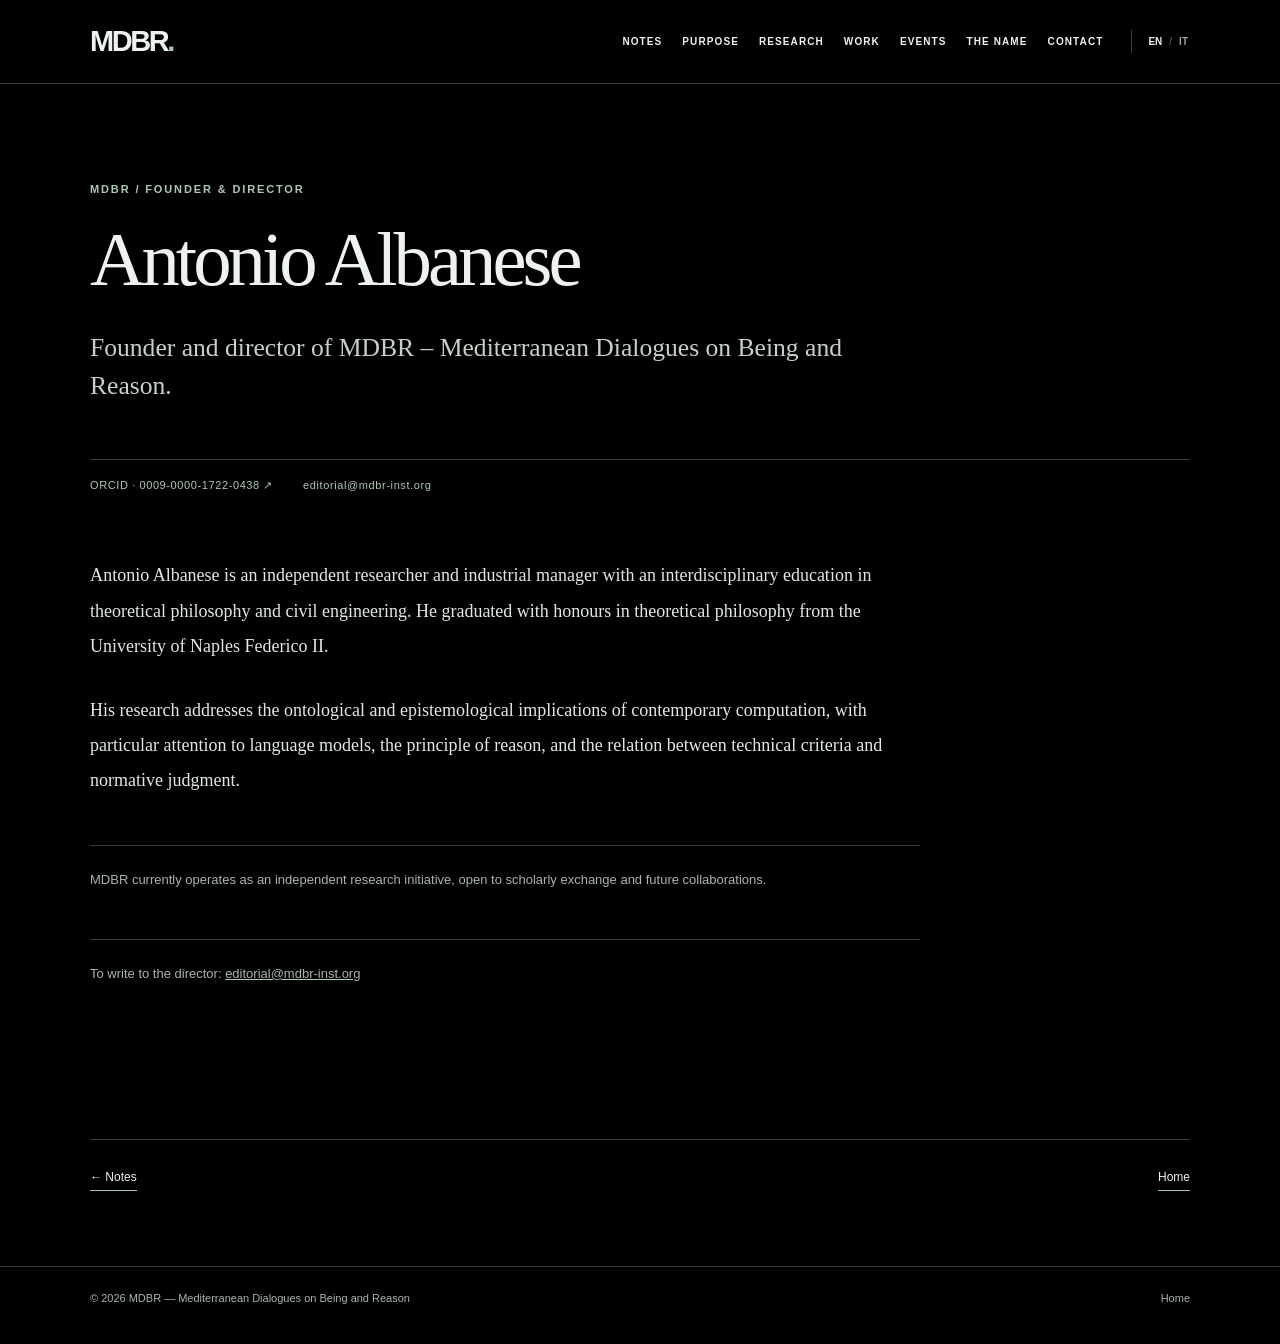
==== antonioalbanese/index.html @ 1cda35cf "Bio page /antonioalbanese/ (removed from homepage and nav), byline under notes, localized previews s" ====
<!doctype html><html lang="en"><head><meta charset="utf-8"><meta name="viewport" content="width=device-width,initial-scale=1"><meta name="theme-color" content="#000000"><meta name="description" content="Antonio Albanese, founder and director of MDBR – Mediterranean Dialogues on Being and Reason."><meta property="og:type" content="profile"><meta property="og:title" content="Antonio Albanese — MDBR"><meta property="og:description" content="Founder and director of MDBR – Mediterranean Dialogues on Being and Reason."><meta property="og:url" content="https://mdbr-inst.org/antonioalbanese/"><link rel="canonical" href="https://mdbr-inst.org/antonioalbanese/"><link rel="alternate" type="application/rss+xml" title="MDBR Notes RSS" href="/feed.xml"><link rel="icon" type="image/svg+xml" href="/favicon.svg"><link rel="stylesheet" href="/assets/notes.css"><title>Antonio Albanese — MDBR</title></head><body><header class="masthead"><div class="wrap masthead-inner">
  <a href="/" class="brand" aria-label="MDBR homepage">MDBR<span>.</span></a>
  <nav class="site-nav" id="site-nav" aria-label="Main navigation">
    <a href="/notes/" data-en="Notes" data-it="Note">Notes</a>
    <a href="/#purpose" data-en="Purpose" data-it="Finalità">Purpose</a>
    <a href="/#research" data-en="Research" data-it="Ricerca">Research</a>
    <a href="/#work" data-en="Work" data-it="Lavori">Work</a>
    <a href="/#events" data-en="Events" data-it="Eventi">Events</a>
    <a href="/#name" data-en="The name" data-it="Il nome">The name</a>
    <a href="/#contact" data-en="Contact" data-it="Contatti">Contact</a>
  </nav>
  <div class="nav-tools"><div class="language" aria-label="Language selection">
    <button type="button" id="lang-en" aria-pressed="true" aria-label="English language">EN</button><span class="slash">/</span><button type="button" id="lang-it" aria-pressed="false" aria-label="Lingua italiana">IT</button>
  </div><button id="menu-toggle" class="menu-toggle" type="button" aria-controls="site-nav" aria-expanded="false" data-en="Menu" data-it="Menu">Menu</button></div>
</div></header>
<main><div class="wrap">
<div class="note-header"><span class="eyebrow" data-en="MDBR / Founder &amp; Director" data-it="MDBR / Fondatore e direttore">MDBR / Founder &amp; Director</span><h1>Antonio Albanese</h1>
<p class="note-intro" data-en="Founder and director of MDBR – Mediterranean Dialogues on Being and Reason." data-it="Fondatore e direttore di MDBR – Mediterranean Dialogues on Being and Reason.">Founder and director of MDBR – Mediterranean Dialogues on Being and Reason.</p></div>
<div class="article-meta"><a href="https://orcid.org/0009-0000-1722-0438" target="_blank" rel="noopener noreferrer">ORCID · 0009-0000-1722-0438 ↗</a><a href="mailto:editorial@mdbr-inst.org">editorial@mdbr-inst.org</a></div>
<article class="article">
<p data-en="Antonio Albanese is an independent researcher and industrial manager with an interdisciplinary education in theoretical philosophy and civil engineering. He graduated with honours in theoretical philosophy from the University of Naples Federico II." data-it="Antonio Albanese è un ricercatore indipendente e manager industriale con una formazione interdisciplinare in filosofia teoretica e ingegneria civile. Si è laureato con lode in filosofia teoretica presso l'Università degli Studi di Napoli Federico II.">Antonio Albanese is an independent researcher and industrial manager with an interdisciplinary education in theoretical philosophy and civil engineering. He graduated with honours in theoretical philosophy from the University of Naples Federico II.</p>
<p data-en="His research addresses the ontological and epistemological implications of contemporary computation, with particular attention to language models, the principle of reason, and the relation between technical criteria and normative judgment." data-it="La sua ricerca affronta le implicazioni ontologiche ed epistemologiche del calcolo contemporaneo, con particolare attenzione ai modelli linguistici, al principio di ragione e alla relazione fra criteri tecnici e giudizio normativo.">His research addresses the ontological and epistemological implications of contemporary computation, with particular attention to language models, the principle of reason, and the relation between technical criteria and normative judgment.</p>
<p class="article-note" data-en="MDBR currently operates as an independent research initiative, open to scholarly exchange and future collaborations." data-it="MDBR opera attualmente come iniziativa di ricerca indipendente, aperta al confronto scientifico e a future collaborazioni.">MDBR currently operates as an independent research initiative, open to scholarly exchange and future collaborations.</p>
<p class="article-note"><span data-en="To write to the director:" data-it="Per scrivere al direttore:">To write to the director:</span> <a href="mailto:editorial@mdbr-inst.org">editorial@mdbr-inst.org</a></p>
</article>
<nav class="end-nav" aria-label="Next links"><a href="/notes/" data-en="← Notes" data-it="← Note">← Notes</a><a href="/" data-en="Home" data-it="Inizio">Home</a></nav>
</div></main><footer><div class="wrap"><span>© 2026 MDBR — Mediterranean Dialogues on Being and Reason</span><a href="/" data-en="Home" data-it="Inizio">Home</a></div></footer><script>
(() => {
  const en=document.getElementById('lang-en'),it=document.getElementById('lang-it');
  const setLanguage=(lang)=>{
    document.documentElement.lang=lang;
    document.querySelectorAll('[data-en][data-it]').forEach(el=>{el.textContent=el.dataset[lang]});
    en.setAttribute('aria-pressed',String(lang==='en'));
    it.setAttribute('aria-pressed',String(lang==='it'));
    try{localStorage.setItem('mdbr-language',lang)}catch(_){}
  };
  let stored='en';try{stored=localStorage.getItem('mdbr-language')||'en'}catch(_){}
  setLanguage(stored==='it'?'it':'en');
  en.addEventListener('click',()=>setLanguage('en'));
  it.addEventListener('click',()=>setLanguage('it'));
  const toggle=document.getElementById('menu-toggle'),nav=document.getElementById('site-nav');
  toggle.addEventListener('click',()=>{
    const open=toggle.getAttribute('aria-expanded')!=='true';
    toggle.setAttribute('aria-expanded',String(open));
    nav.classList.toggle('is-open',open);
  });
  nav.querySelectorAll('a').forEach(a=>a.addEventListener('click',()=>{nav.classList.remove('is-open');toggle.setAttribute('aria-expanded','false')}));
  document.addEventListener('keydown',e=>{if(e.key==='Escape'){nav.classList.remove('is-open');toggle.setAttribute('aria-expanded','false')}});
})();
</script></body></html>
---- assets/notes.css ----
:root{color-scheme:dark;--paper:#000;--surface:#101611;--ink:#edf2ee;--muted:#a7b4aa;--line:#343d36;--accent:#aac9b5;--max:1100px}
*{box-sizing:border-box}html{scroll-behavior:smooth;scroll-padding-top:100px}body{margin:0;background:var(--paper);color:var(--ink);font-family:Arial,Helvetica,sans-serif;-webkit-font-smoothing:antialiased}
a{color:inherit;text-decoration:none}a:hover{color:var(--accent)}a:focus-visible,button:focus-visible{outline:2px solid var(--accent);outline-offset:4px}button{font:inherit;cursor:pointer}p,h1,h2{margin-top:0}
.wrap{width:min(calc(100% - 72px),var(--max));margin-inline:auto}.masthead{position:sticky;z-index:20;top:0;background:rgba(0,0,0,.97);border-bottom:1px solid var(--line)}
.masthead-inner{min-height:83px;display:flex;align-items:center;gap:28px;justify-content:space-between}.brand{font-size:29px;line-height:1;letter-spacing:-.085em;font-weight:800;white-space:nowrap}.brand span{color:var(--accent)}
.site-nav{display:flex;align-items:center;gap:20px;margin-left:auto}.site-nav a{font-size:10px;font-weight:700;letter-spacing:.11em;text-transform:uppercase;white-space:nowrap}
.nav-tools{display:flex;align-items:center;gap:12px}.language{display:flex;align-items:center;gap:5px;padding-left:14px;border-left:1px solid var(--line)}.language button{border:0;background:transparent;color:#92a99a;font-size:10px;font-weight:700;padding:6px 2px}.language button[aria-pressed=true]{color:var(--ink)}.slash{color:#637367;font-size:10px}
.menu-toggle{display:none;background:none;border:1px solid var(--line);color:var(--ink);border-radius:3px;padding:8px 13px;font-size:11px;letter-spacing:.11em;text-transform:uppercase;font-weight:700}
.eyebrow{font-size:11px;letter-spacing:.17em;color:var(--accent);text-transform:uppercase;font-weight:700}.small-label{font-size:10px;letter-spacing:.15em;text-transform:uppercase;color:var(--muted)}
.lead{padding:95px 0 75px}.lead h1{font:400 clamp(63px,8vw,110px)/.98 Georgia,'Times New Roman',serif;letter-spacing:-.065em;margin:22px 0 28px}.lead h1 em{font-weight:400;color:var(--accent)}.lead p{font:400 clamp(20px,2.2vw,27px)/1.46 Georgia,serif;max-width:740px;color:#c5d0c7}
.subnav{border-top:1px solid var(--line);border-bottom:1px solid var(--line);padding:16px 0;display:flex;align-items:center;justify-content:space-between;gap:20px}.subnav a{font-size:11px;font-weight:700;letter-spacing:.08em;text-transform:uppercase;border-bottom:1px solid var(--accent);padding-bottom:5px}
.note-list{padding:52px 0 110px}.note-card{display:grid;grid-template-columns:230px 1fr;gap:clamp(32px,7vw,95px);border-top:1px solid var(--line);padding:39px 0}.note-meta{color:var(--muted);font-size:11px;line-height:1.9;letter-spacing:.04em}.note-meta span{display:block;color:var(--accent);font-weight:700;font-size:10px;letter-spacing:.12em;text-transform:uppercase}
.note-card h2{font:400 clamp(33px,4.5vw,55px)/1.14 Georgia,serif;letter-spacing:-.045em;margin:0 0 21px}.note-card p{font:16px/1.83 Arial,Helvetica,sans-serif;color:#cad5cc;max-width:680px;margin-bottom:22px}.read-link{font-size:11px;font-weight:700;letter-spacing:.12em;text-transform:uppercase;border-bottom:1px solid var(--accent);padding-bottom:8px}
.note-header{padding:95px 0 54px}.note-header h1{font:400 clamp(46px,6vw,81px)/1.09 Georgia,serif;letter-spacing:-.052em;max-width:1030px;margin:21px 0 27px}.note-intro{font:400 clamp(19px,2vw,26px)/1.5 Georgia,serif;color:#c5d0c7;max-width:760px;margin:0}
.article-meta{border-top:1px solid var(--line);padding:19px 0;display:flex;flex-wrap:wrap;gap:12px 30px;color:var(--muted);font-size:11px;letter-spacing:.055em}
.article{padding:47px 0 125px;max-width:830px}.article p{font:18px/1.95 Georgia,'Times New Roman',serif;color:#e0e8e1;margin:0 0 29px}.article p:first-child:first-letter{font-size:1.01em}.article em{color:var(--ink)}.article .article-question{font:italic 400 clamp(25px,3.2vw,39px)/1.42 Georgia,serif;color:var(--accent);margin:53px 0;padding-left:24px;border-left:2px solid var(--accent)}.article .article-note{border-top:1px solid var(--line);padding-top:22px;font:13px/1.8 Arial,Helvetica,sans-serif;color:var(--muted);margin-top:47px}.article .article-note a{text-decoration:underline;text-decoration-color:var(--accent)}
html[lang=en] .only-it,html[lang=it] .only-en{display:none}
.end-nav{border-top:1px solid var(--line);padding:30px 0 75px;display:flex;gap:30px;justify-content:space-between}.end-nav a{font-size:12px;border-bottom:1px solid var(--accent);padding-bottom:6px}
footer{border-top:1px solid var(--line);padding:25px 0 40px;color:var(--muted);font-size:11px}footer .wrap{display:flex;flex-wrap:wrap;justify-content:space-between;gap:20px}
@media(max-width:1040px){.masthead-inner{min-height:70px}.site-nav{display:none;position:absolute;top:100%;left:0;width:100%;background:#090e0a;border-bottom:1px solid var(--line);box-shadow:0 14px 24px rgba(0,0,0,.5);padding:19px max(24px,calc((100vw - 760px)/2));flex-direction:column;align-items:flex-start;gap:0;max-height:calc(100vh - 80px);overflow-y:auto}.site-nav.is-open{display:flex}.site-nav a{width:100%;font-size:12px;padding:13px 0;border-bottom:1px solid #29332b}.menu-toggle{display:block}.nav-tools{margin-left:auto}}
@media(max-width:640px){.wrap{width:calc(100% - 36px)}.lead{padding:63px 0 50px}.lead h1{font-size:62px}.note-card{grid-template-columns:1fr;gap:11px}.note-list{padding:27px 0 70px}.note-header{padding:63px 0 39px}.article{padding:34px 0 90px}.article p{font-size:17px;line-height:1.85}.article-meta{gap:8px 20px}.brand{font-size:27px}}
.subscribe{display:grid;grid-template-columns:230px 1fr;gap:clamp(32px,7vw,95px);padding:52px 0 8px}.subscribe h2{font:400 clamp(28px,3.4vw,42px)/1.15 Georgia,serif;letter-spacing:-.04em;margin:0 0 14px}.subscribe-copy{font:16px/1.8 Arial,Helvetica,sans-serif;color:#cad5cc;max-width:620px;margin:0 0 24px}
.subscribe-form{display:flex;gap:12px;max-width:620px;flex-wrap:wrap}.subscribe-form input[type=email]{flex:1 1 260px;background:transparent;border:0;border-bottom:1px solid var(--line);color:var(--ink);font:16px Arial,Helvetica,sans-serif;padding:12px 2px;border-radius:0}.subscribe-form input[type=email]::placeholder{color:#7d8c81}.subscribe-form input[type=email]:focus{outline:none;border-bottom-color:var(--accent)}
.subscribe-form button{background:var(--ink);color:#000;border:0;border-radius:2px;padding:12px 22px;font-size:11px;font-weight:700;letter-spacing:.12em;text-transform:uppercase}.subscribe-form button:hover{background:var(--accent)}.subscribe-form button[disabled]{opacity:.6;cursor:wait}
.subscribe-legal{font:12px/1.7 Arial,Helvetica,sans-serif;color:var(--muted);max-width:620px;margin:16px 0 0}.subscribe-legal a{text-decoration:underline;text-decoration-color:var(--accent)}.subscribe-status{font:14px/1.7 Arial,Helvetica,sans-serif;color:var(--accent);min-height:1.7em;margin:12px 0 0}.subscribe-status.is-error{color:#e3a99c}
.hp{position:absolute!important;left:-9999px!important;width:1px;height:1px;overflow:hidden}
.legal{padding:0 0 110px;max-width:760px}.legal h2{font:400 26px/1.3 Georgia,serif;letter-spacing:-.02em;margin:40px 0 12px}.legal p,.legal li{font:16px/1.85 Arial,Helvetica,sans-serif;color:#d3ddd5}.legal a{text-decoration:underline;text-decoration-color:var(--accent)}
@media(max-width:640px){.subscribe{grid-template-columns:1fr;gap:11px;padding:36px 0 0}}
.article .article-quote{margin:47px 0;padding:30px 0 30px 24px;border-left:2px solid var(--accent)}.article .article-quote .greek{font:400 clamp(19px,2vw,23px)/1.75 Georgia,'Times New Roman',serif;color:var(--ink);margin:0 0 20px}.article .article-quote .paraphrase{font:italic 400 clamp(20px,2.2vw,26px)/1.6 Georgia,serif;color:var(--accent);margin:0 0 16px}.article .article-quote cite{display:block;font:normal 12px/1.7 Arial,Helvetica,sans-serif;color:var(--muted);letter-spacing:.03em}
.article .note-follow{border-top:1px solid var(--line);margin-top:30px;padding-top:22px}.article .note-follow p{font:14px/1.8 Arial,Helvetica,sans-serif;color:#cad5cc;margin:0}.article .note-follow a{border-bottom:1px solid var(--accent)}
.note-figure{margin:0 0 10px;padding-top:34px;max-width:1100px}.note-figure img{display:block;width:100%;height:auto;border:1px solid var(--line)}.note-figure figcaption{font:12px/1.7 Arial,Helvetica,sans-serif;color:var(--muted);margin-top:12px;letter-spacing:.03em}
.share{display:flex;flex-wrap:wrap;align-items:center;gap:12px;border-top:1px solid var(--line);margin-top:30px;padding-top:22px}.share-label{display:inline-flex;align-items:center;gap:9px;color:var(--accent);font:700 10px/1 Arial,Helvetica,sans-serif;letter-spacing:.12em;text-transform:uppercase;margin-right:8px}.share-label .ico{width:15px;height:15px}.share a,.share button{display:inline-flex;align-items:center;justify-content:center;width:44px;height:44px;border:1px solid var(--line);border-radius:50%;background:none;color:#fff;cursor:pointer;padding:0;transition:border-color .2s,color .2s}.share a:hover,.share button:hover,.share a:focus-visible,.share button:focus-visible{border-color:var(--accent);color:var(--accent)}.share .ico{width:18px;height:18px;display:block}.share .share-native{border-color:var(--accent);color:var(--accent)}.sr{position:absolute;width:1px;height:1px;overflow:hidden;clip:rect(0 0 0 0);white-space:nowrap}.share-status{flex-basis:100%;color:var(--muted);font:12px/1.6 Arial,Helvetica,sans-serif;min-height:1em}
.note-thumb{display:block;margin-top:18px;max-width:230px}.note-thumb img{display:block;width:100%;height:auto;border:1px solid var(--line)}.subnav a+a{margin-left:22px}
.note-list+.subscribe{margin-bottom:110px}
.article .note-byline{font:13px/1.8 Arial,Helvetica,sans-serif;color:var(--muted);margin:30px 0 0}.article .note-byline a{color:var(--accent);border-bottom:1px solid var(--accent)}.article-meta a{color:var(--accent)}
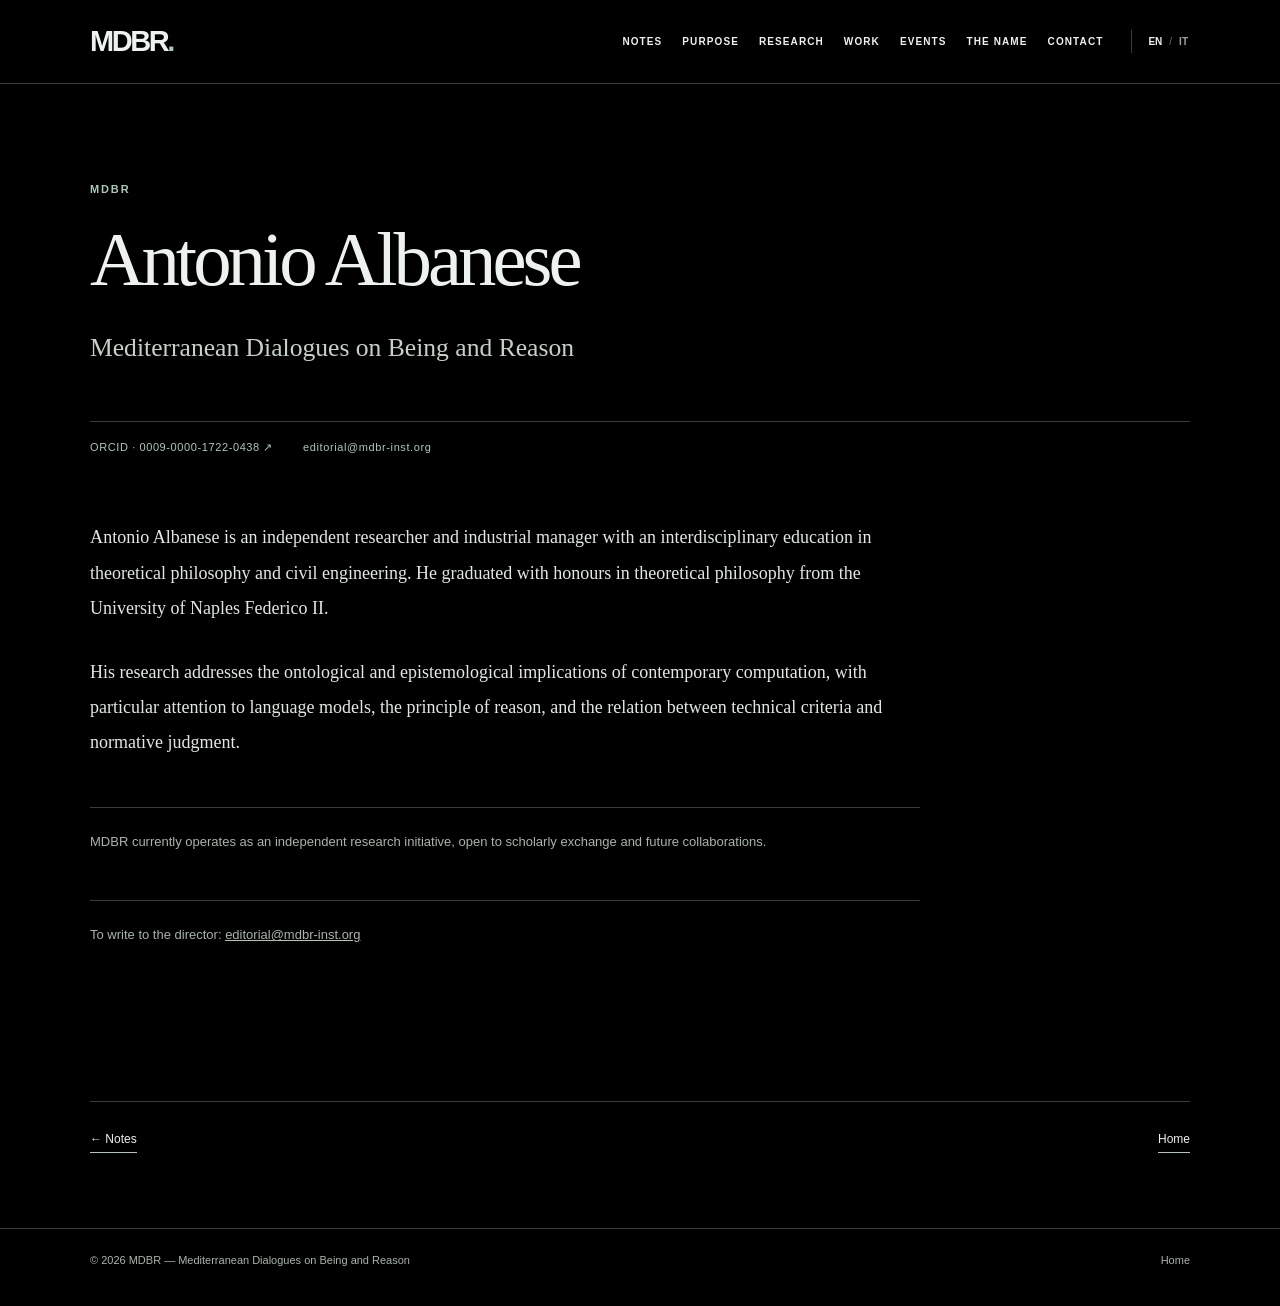
==== commit 4b88ed03: "Byline: clickable name; bio subtitle simplified Co-Authored-By: Claude Opus 5.5 <noreply@anthropic.c" ====
--- a/antonioalbanese/index.html
+++ b/antonioalbanese/index.html
@@ -1,4 +1,4 @@
-<!doctype html><html lang="en"><head><meta charset="utf-8"><meta name="viewport" content="width=device-width,initial-scale=1"><meta name="theme-color" content="#000000"><meta name="description" content="Antonio Albanese, founder and director of MDBR – Mediterranean Dialogues on Being and Reason."><meta property="og:type" content="profile"><meta property="og:title" content="Antonio Albanese — MDBR"><meta property="og:description" content="Founder and director of MDBR – Mediterranean Dialogues on Being and Reason."><meta property="og:url" content="https://mdbr-inst.org/antonioalbanese/"><link rel="canonical" href="https://mdbr-inst.org/antonioalbanese/"><link rel="alternate" type="application/rss+xml" title="MDBR Notes RSS" href="/feed.xml"><link rel="icon" type="image/svg+xml" href="/favicon.svg"><link rel="stylesheet" href="/assets/notes.css"><title>Antonio Albanese — MDBR</title></head><body><header class="masthead"><div class="wrap masthead-inner">
+<!doctype html><html lang="en"><head><meta charset="utf-8"><meta name="viewport" content="width=device-width,initial-scale=1"><meta name="theme-color" content="#000000"><meta name="description" content="Antonio Albanese — MDBR – Mediterranean Dialogues on Being and Reason."><meta property="og:type" content="profile"><meta property="og:title" content="Antonio Albanese — MDBR"><meta property="og:description" content="MDBR – Mediterranean Dialogues on Being and Reason."><meta property="og:url" content="https://mdbr-inst.org/antonioalbanese/"><link rel="canonical" href="https://mdbr-inst.org/antonioalbanese/"><link rel="alternate" type="application/rss+xml" title="MDBR Notes RSS" href="/feed.xml"><link rel="icon" type="image/svg+xml" href="/favicon.svg"><link rel="stylesheet" href="/assets/notes.css"><title>Antonio Albanese — MDBR</title></head><body><header class="masthead"><div class="wrap masthead-inner">
   <a href="/" class="brand" aria-label="MDBR homepage">MDBR<span>.</span></a>
   <nav class="site-nav" id="site-nav" aria-label="Main navigation">
     <a href="/notes/" data-en="Notes" data-it="Note">Notes</a>
@@ -14,8 +14,8 @@
   </div><button id="menu-toggle" class="menu-toggle" type="button" aria-controls="site-nav" aria-expanded="false" data-en="Menu" data-it="Menu">Menu</button></div>
 </div></header>
 <main><div class="wrap">
-<div class="note-header"><span class="eyebrow" data-en="MDBR / Founder &amp; Director" data-it="MDBR / Fondatore e direttore">MDBR / Founder &amp; Director</span><h1>Antonio Albanese</h1>
-<p class="note-intro" data-en="Founder and director of MDBR – Mediterranean Dialogues on Being and Reason." data-it="Fondatore e direttore di MDBR – Mediterranean Dialogues on Being and Reason.">Founder and director of MDBR – Mediterranean Dialogues on Being and Reason.</p></div>
+<div class="note-header"><span class="eyebrow">MDBR</span><h1>Antonio Albanese</h1>
+<p class="note-intro">Mediterranean Dialogues on Being and Reason</p></div>
 <div class="article-meta"><a href="https://orcid.org/0009-0000-1722-0438" target="_blank" rel="noopener noreferrer">ORCID · 0009-0000-1722-0438 ↗</a><a href="mailto:editorial@mdbr-inst.org">editorial@mdbr-inst.org</a></div>
 <article class="article">
 <p data-en="Antonio Albanese is an independent researcher and industrial manager with an interdisciplinary education in theoretical philosophy and civil engineering. He graduated with honours in theoretical philosophy from the University of Naples Federico II." data-it="Antonio Albanese è un ricercatore indipendente e manager industriale con una formazione interdisciplinare in filosofia teoretica e ingegneria civile. Si è laureato con lode in filosofia teoretica presso l'Università degli Studi di Napoli Federico II.">Antonio Albanese is an independent researcher and industrial manager with an interdisciplinary education in theoretical philosophy and civil engineering. He graduated with honours in theoretical philosophy from the University of Naples Federico II.</p>
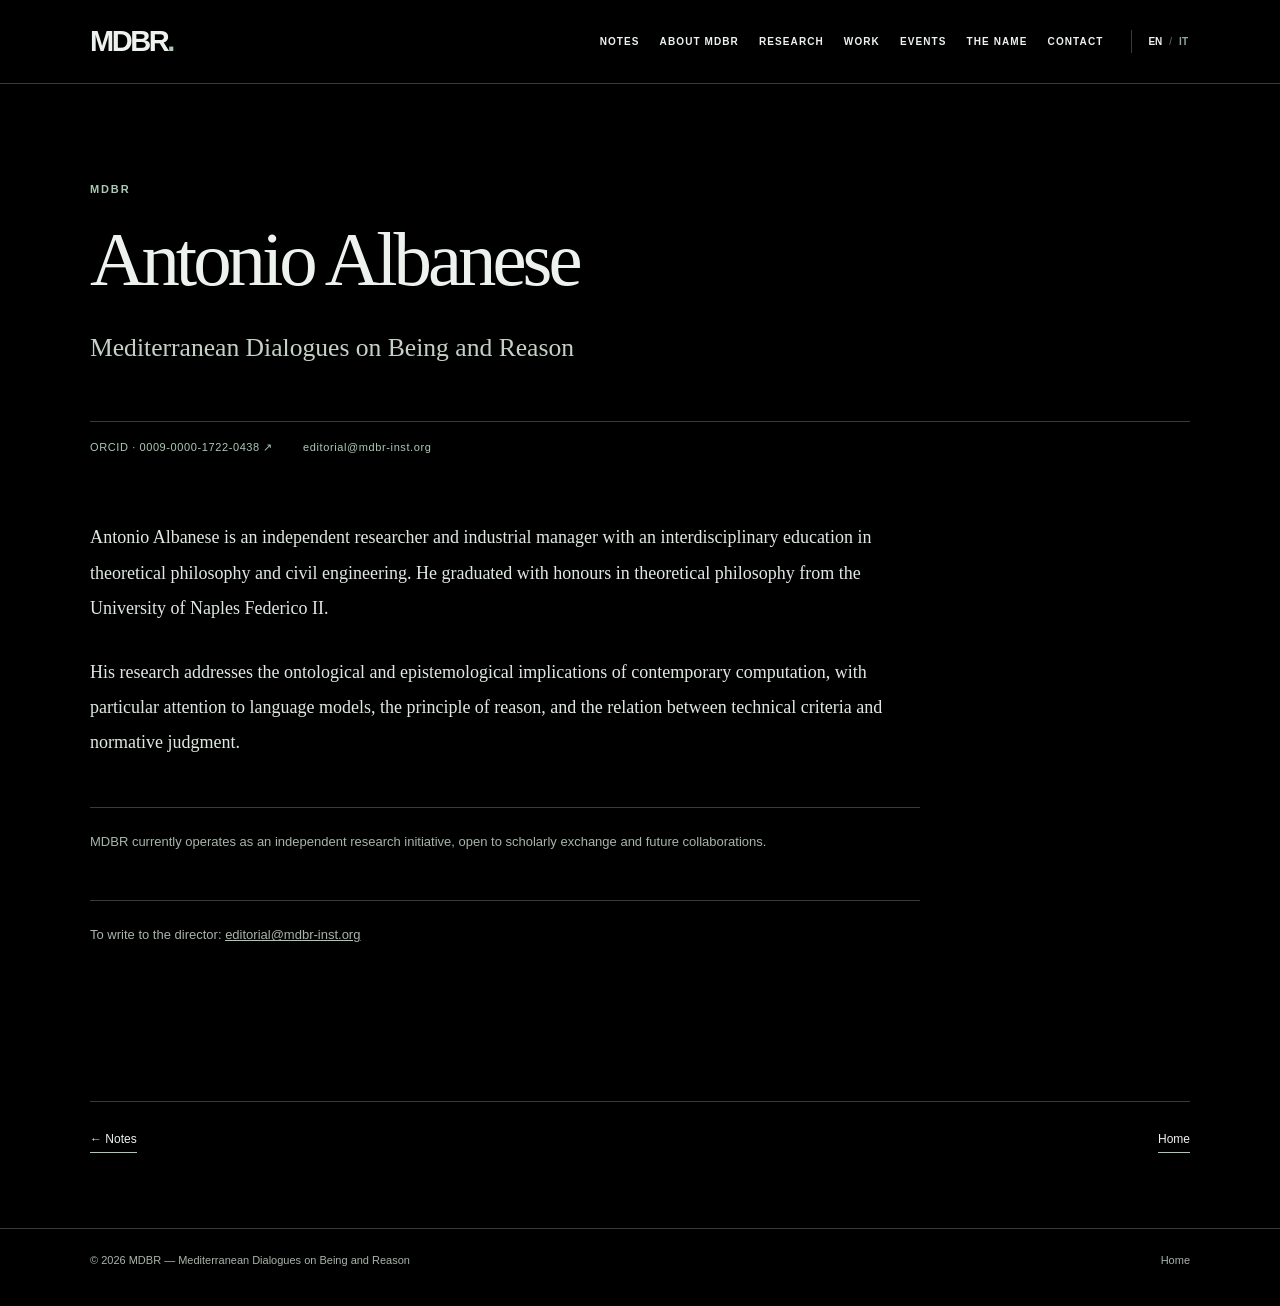
==== commit 90fbf864: "Rename Purpose section to About MDBR / Cos'è MDBR; drop founder mention Co-Authored-By: Claude Opus " ====
--- a/antonioalbanese/index.html
+++ b/antonioalbanese/index.html
@@ -2,7 +2,7 @@
   <a href="/" class="brand" aria-label="MDBR homepage">MDBR<span>.</span></a>
   <nav class="site-nav" id="site-nav" aria-label="Main navigation">
     <a href="/notes/" data-en="Notes" data-it="Note">Notes</a>
-    <a href="/#purpose" data-en="Purpose" data-it="Finalità">Purpose</a>
+    <a href="/#purpose" data-en="About MDBR" data-it="Cos’è MDBR">About MDBR</a>
     <a href="/#research" data-en="Research" data-it="Ricerca">Research</a>
     <a href="/#work" data-en="Work" data-it="Lavori">Work</a>
     <a href="/#events" data-en="Events" data-it="Eventi">Events</a>
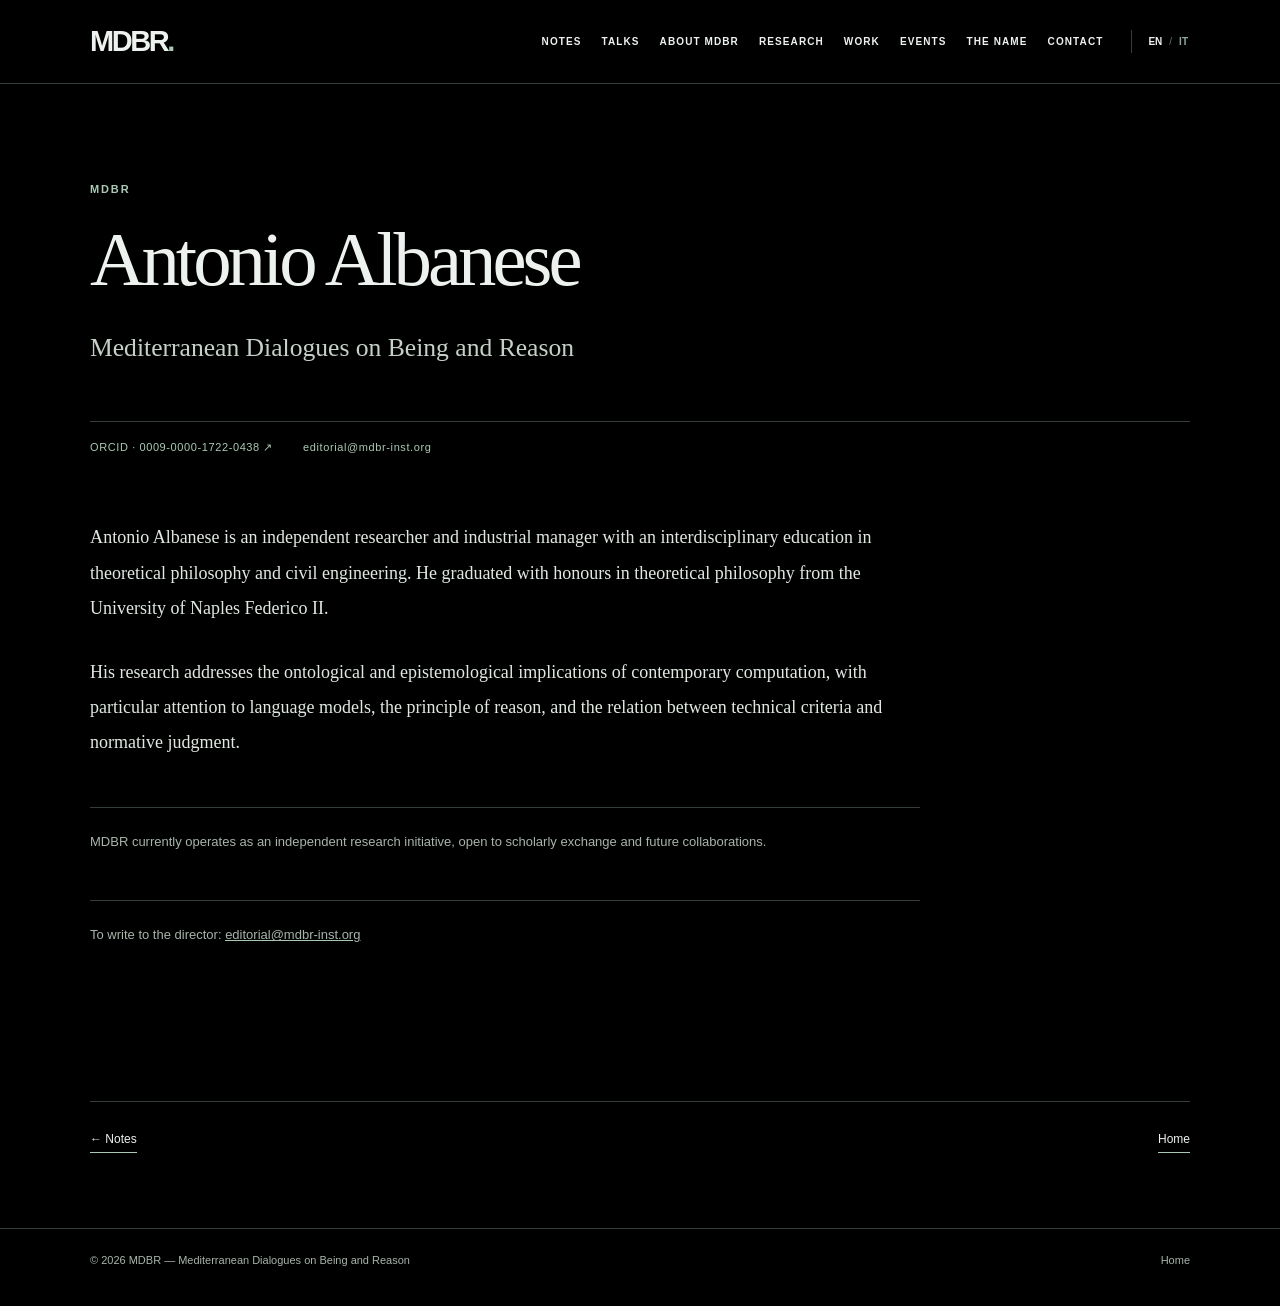
==== commit f3f4ae09: "Nuova sezione Interventi con «After Prometheus» (Malta, 20 nov 2026) Pagine IT/EN del testo dell'int" ====
--- a/antonioalbanese/index.html
+++ b/antonioalbanese/index.html
@@ -2,6 +2,7 @@
   <a href="/" class="brand" aria-label="MDBR homepage">MDBR<span>.</span></a>
   <nav class="site-nav" id="site-nav" aria-label="Main navigation">
     <a href="/notes/" data-en="Notes" data-it="Note">Notes</a>
+    <a href="/talks/" data-en="Talks" data-it="Interventi">Talks</a>
     <a href="/#purpose" data-en="About MDBR" data-it="Cos’è MDBR">About MDBR</a>
     <a href="/#research" data-en="Research" data-it="Ricerca">Research</a>
     <a href="/#work" data-en="Work" data-it="Lavori">Work</a>
--- a/assets/notes.css
+++ b/assets/notes.css
@@ -33,3 +33,10 @@
 .note-thumb{display:block;margin-top:18px;max-width:230px}.note-thumb img{display:block;width:100%;height:auto;border:1px solid var(--line)}.subnav a+a{margin-left:22px}
 .note-list+.subscribe{margin-bottom:110px}
 .article .note-byline{font:13px/1.8 Arial,Helvetica,sans-serif;color:var(--muted);margin:30px 0 0}.article .note-byline a{color:var(--accent);border-bottom:1px solid var(--accent)}.article-meta a{color:var(--accent)}
+.note-meta small{display:block;color:var(--muted);font-size:11px}
+
+/* Interventi / Talks */
+.talk-list{padding-left:1.4em}.talk-list li{margin:0 0 1em}
+.talk-thanks{font-style:italic}
+.talk-ack{border-top:1px solid var(--line);margin-top:48px;padding-top:20px;color:var(--muted);font-size:.95em}
+.talk-card-kicker{font:600 11px Arial,sans-serif;letter-spacing:.14em;text-transform:uppercase;color:var(--accent)}
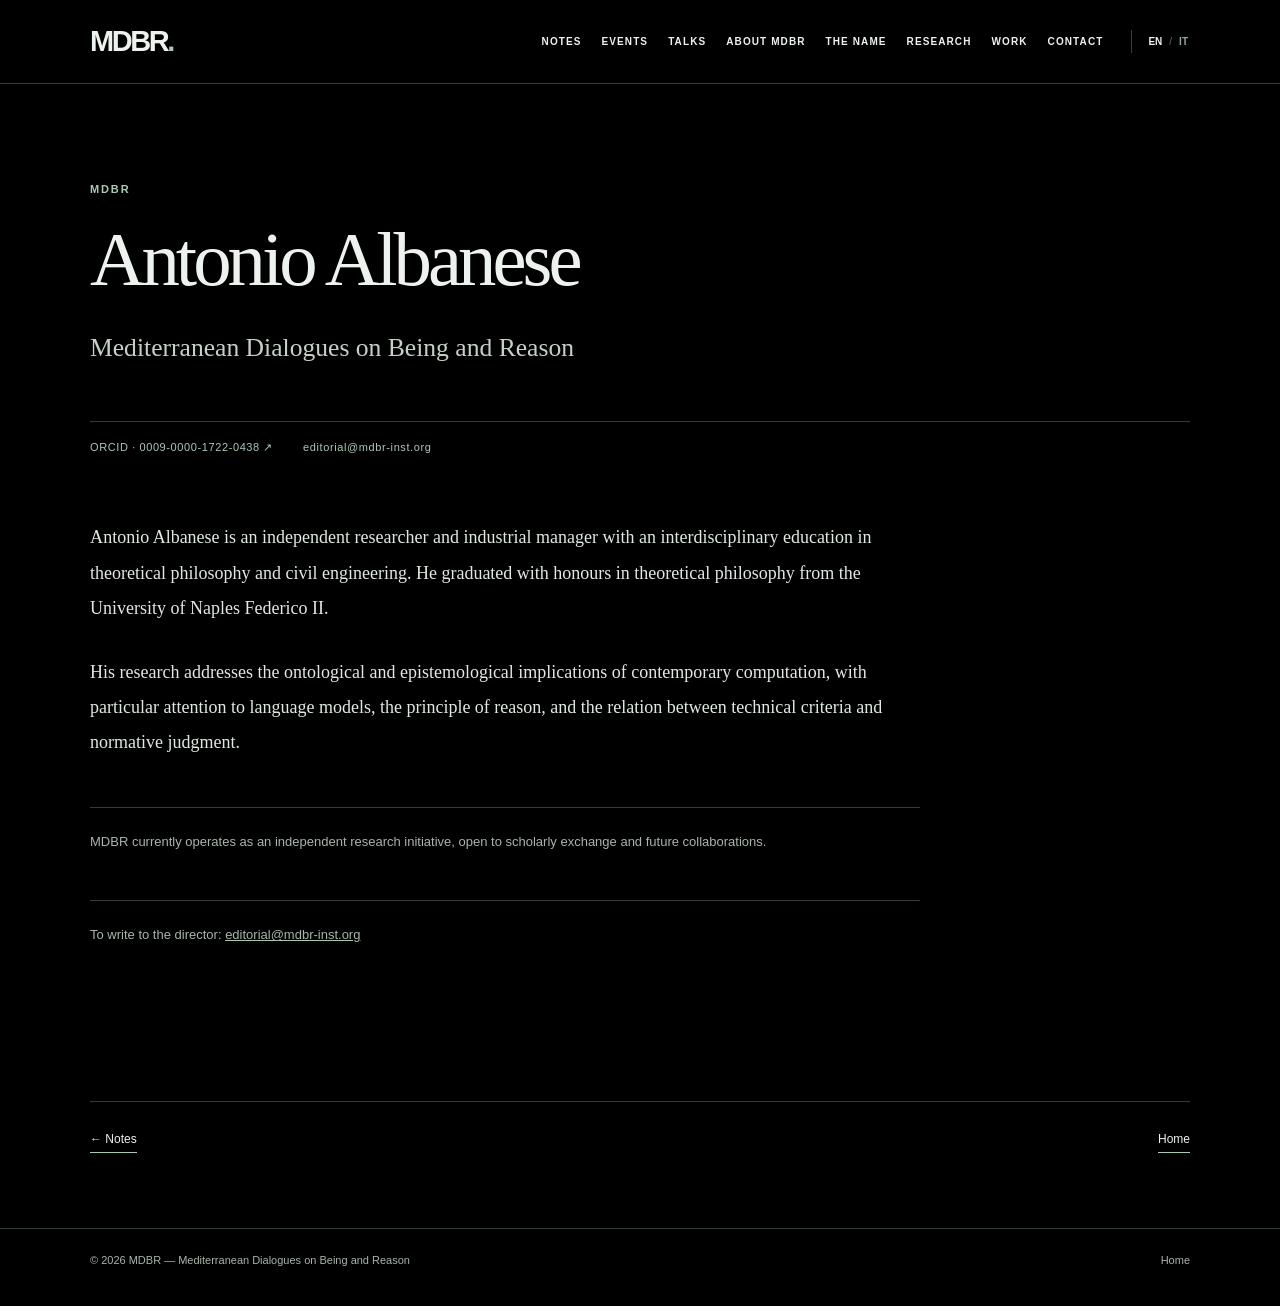
==== commit c4a74877: "Menu: Note, Eventi, Interventi, Cos'è MDBR, Il nome, Ricerca, Lavori, Contatti Co-Authored-By: Claud" ====
--- a/antonioalbanese/index.html
+++ b/antonioalbanese/index.html
@@ -2,12 +2,12 @@
   <a href="/" class="brand" aria-label="MDBR homepage">MDBR<span>.</span></a>
   <nav class="site-nav" id="site-nav" aria-label="Main navigation">
     <a href="/notes/" data-en="Notes" data-it="Note">Notes</a>
+    <a href="/#events" data-en="Events" data-it="Eventi">Events</a>
     <a href="/talks/" data-en="Talks" data-it="Interventi">Talks</a>
     <a href="/#purpose" data-en="About MDBR" data-it="Cos’è MDBR">About MDBR</a>
+    <a href="/#name" data-en="The name" data-it="Il nome">The name</a>
     <a href="/#research" data-en="Research" data-it="Ricerca">Research</a>
     <a href="/#work" data-en="Work" data-it="Lavori">Work</a>
-    <a href="/#events" data-en="Events" data-it="Eventi">Events</a>
-    <a href="/#name" data-en="The name" data-it="Il nome">The name</a>
     <a href="/#contact" data-en="Contact" data-it="Contatti">Contact</a>
   </nav>
   <div class="nav-tools"><div class="language" aria-label="Language selection">
